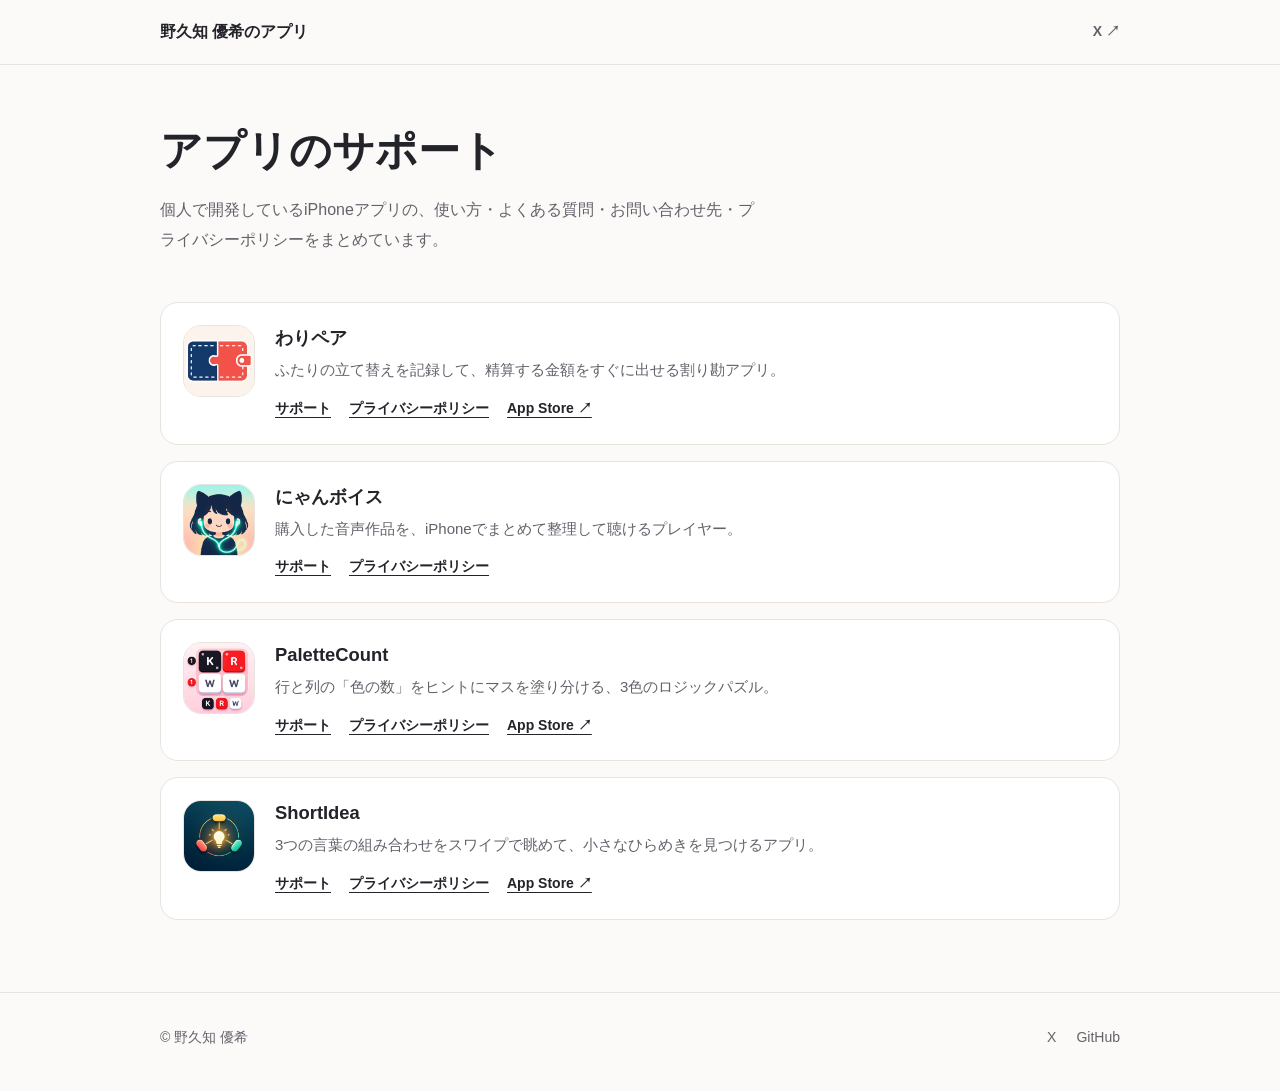
==== index.html @ 375a9d1a "アプリのサポートページとプライバシーポリシーを公開する わりペア・ShortIdea・PaletteCountのサポートページとプライバシーポリシー、アプリ一覧のトップページを、Notionから移して" ====
<!DOCTYPE html>
<html lang="ja">
  <head>
    <meta charset="UTF-8" />
    <meta name="viewport" content="width=device-width, initial-scale=1.0" />
    <title>野久知 優希のアプリ</title>
    <meta name="description" content="個人開発者 野久知 優希のiPhoneアプリのサポートページとプライバシーポリシーです。" />
    <link rel="stylesheet" href="assets/site.css" />
  </head>
  <body>
    <header class="site-header">
      <div class="container header-inner">
        <a class="brand" href="./"><span>野久知 優希のアプリ</span></a>
        <a class="header-link" href="https://x.com/coder_yuuki" target="_blank" rel="noopener noreferrer">X ↗</a>
      </div>
    </header>

    <main class="container">
      <section class="home-hero">
        <h1>アプリのサポート</h1>
        <p>個人で開発しているiPhoneアプリの、使い方・よくある質問・お問い合わせ先・プライバシーポリシーをまとめています。</p>
      </section>

      <div class="app-list">
        <article class="app-card">
          <img src="assets/img/waripair-icon.png" alt="" width="72" height="72" />
          <h2>わりペア</h2>
          <p>ふたりの立て替えを記録して、精算する金額をすぐに出せる割り勘アプリ。</p>
          <div class="links">
            <a href="waripair/">サポート</a>
            <a href="waripair/privacy.html">プライバシーポリシー</a>
            <a href="https://apps.apple.com/jp/app/id6757074358" target="_blank" rel="noopener noreferrer">App Store ↗</a>
          </div>
        </article>

        <article class="app-card">
          <img src="assets/img/nyanvoice-icon.webp" alt="" width="72" height="72" />
          <h2>にゃんボイス</h2>
          <p>購入した音声作品を、iPhoneでまとめて整理して聴けるプレイヤー。</p>
          <div class="links">
            <a href="https://nyanvoice.com/">サポート</a>
            <a href="https://nyanvoice.com/privacy.html">プライバシーポリシー</a>
          </div>
        </article>

        <article class="app-card">
          <img src="assets/img/palettecount-icon.png" alt="" width="72" height="72" />
          <h2>PaletteCount</h2>
          <p>行と列の「色の数」をヒントにマスを塗り分ける、3色のロジックパズル。</p>
          <div class="links">
            <a href="palettecount/">サポート</a>
            <a href="palettecount/privacy.html">プライバシーポリシー</a>
            <a href="https://apps.apple.com/jp/app/id6758455430" target="_blank" rel="noopener noreferrer">App Store ↗</a>
          </div>
        </article>

        <article class="app-card">
          <img src="assets/img/shortidea-icon.png" alt="" width="72" height="72" />
          <h2>ShortIdea</h2>
          <p>3つの言葉の組み合わせをスワイプで眺めて、小さなひらめきを見つけるアプリ。</p>
          <div class="links">
            <a href="shortidea/">サポート</a>
            <a href="shortidea/privacy.html">プライバシーポリシー</a>
            <a href="https://apps.apple.com/jp/app/id6763704230" target="_blank" rel="noopener noreferrer">App Store ↗</a>
          </div>
        </article>
      </div>
    </main>

    <footer class="site-footer">
      <div class="container footer-inner">
        <p>© 野久知 優希</p>
        <nav class="footer-links" aria-label="関連リンク">
          <a href="https://x.com/coder_yuuki" target="_blank" rel="noopener noreferrer">X</a>
          <a href="https://github.com/coder-yuuki" target="_blank" rel="noopener noreferrer">GitHub</a>
        </nav>
      </div>
    </footer>
  </body>
</html>
---- assets/site.css ----
/* 共通スタイル。アプリごとの色は body の data-app で切り替える */
:root {
  --bg: #fbfaf8;
  --surface: #ffffff;
  --ink: #23232a;
  --muted: #62626b;
  --line: #e7e4df;
  --soft: #f3f1ed;
  --accent: #33333b;
  --accent-ink: #ffffff;
  --accent-soft: #efeeec;
  --radius: 14px;
  --container: min(960px, calc(100% - 48px));
  color-scheme: light;
}
body[data-app="waripair"] { --accent: #c9405a; --accent-soft: #fdeff1; }
body[data-app="shortidea"] { --accent: #1f2d52; --accent-soft: #fbf3dc; --accent-mark: #d9a521; }
body[data-app="palettecount"] { --accent: #2160d8; --accent-soft: #eef3fe; --accent-mark: #f08a1c; }

@media (prefers-color-scheme: dark) {
  :root:not([data-theme="light"]) {
    --bg: #17171b;
    --surface: #202026;
    --ink: #ececf0;
    --muted: #a7a7b1;
    --line: #34343c;
    --soft: #26262d;
    --accent: #e4e4ea;
    --accent-ink: #17171b;
    --accent-soft: #2a2a31;
    color-scheme: dark;
  }
  :root:not([data-theme="light"]) body[data-app="waripair"] { --accent: #f07c90; --accent-ink: #2a0d13; --accent-soft: #3a2228; }
  :root:not([data-theme="light"]) body[data-app="shortidea"] { --accent: #f0c24e; --accent-ink: #1a1505; --accent-soft: #332c19; }
  :root:not([data-theme="light"]) body[data-app="palettecount"] { --accent: #7aa7ff; --accent-ink: #0a1630; --accent-soft: #1f2a42; }
}

* { box-sizing: border-box; }
html { scroll-behavior: smooth; -webkit-text-size-adjust: 100%; }
body {
  margin: 0;
  background: var(--bg);
  color: var(--ink);
  font-family: -apple-system, BlinkMacSystemFont, "Hiragino Sans", "Hiragino Kaku Gothic ProN", "Yu Gothic", Meiryo, sans-serif;
  font-size: 16px;
  line-height: 1.85;
  overflow-wrap: anywhere;
}
img { display: block; max-width: 100%; height: auto; }
a { color: inherit; text-underline-offset: 4px; }
a:focus-visible, summary:focus-visible, button:focus-visible { outline: 3px solid var(--accent); outline-offset: 4px; border-radius: 4px; }
h1, h2, h3, p, figure { margin: 0; }
h1, h2, h3 { line-height: 1.45; overflow-wrap: normal; word-break: auto-phrase; }
.container { width: var(--container); margin-inline: auto; }
[id] { scroll-margin-top: 88px; }
.sr-only { position: absolute; width: 1px; height: 1px; overflow: hidden; clip: rect(0 0 0 0); white-space: nowrap; }

/* ヘッダーとフッター */
.site-header { position: sticky; top: 0; z-index: 20; background: color-mix(in srgb, var(--bg) 92%, transparent); backdrop-filter: blur(10px); border-bottom: 1px solid var(--line); }
.header-inner { min-height: 64px; display: flex; align-items: center; justify-content: space-between; gap: 16px; }
.brand { display: inline-flex; align-items: center; gap: 10px; font-weight: 700; text-decoration: none; white-space: nowrap; }
.brand img { width: 32px; height: 32px; border-radius: 8px; }
.header-link { font-size: .875rem; font-weight: 600; color: var(--muted); text-decoration: none; white-space: nowrap; }
.header-link:hover { color: var(--ink); text-decoration: underline; }
.site-footer { margin-top: 72px; padding: 32px 0 40px; border-top: 1px solid var(--line); color: var(--muted); font-size: .875rem; }
.footer-inner { display: flex; flex-wrap: wrap; align-items: center; justify-content: space-between; gap: 12px 24px; }
.footer-links { display: flex; flex-wrap: wrap; gap: 8px 20px; }
.footer-links a { text-decoration: none; }
.footer-links a:hover { color: var(--ink); text-decoration: underline; }

/* ボタン */
.button { display: inline-flex; align-items: center; justify-content: center; gap: 8px; min-height: 48px; padding: 10px 20px; border-radius: 999px; font-size: .9375rem; font-weight: 700; text-decoration: none; border: 1.5px solid transparent; }
.button.primary { background: var(--accent); color: var(--accent-ink); }
.button.primary:hover { filter: brightness(1.08); }
.button.ghost { border-color: var(--line); background: var(--surface); }
.button.ghost:hover { border-color: var(--accent); }
.button-row { display: flex; flex-wrap: wrap; gap: 12px; }

/* アプリの見出し */
.app-hero { padding: 48px 0 32px; }
.app-hero-top { display: flex; gap: 20px; align-items: center; }
.app-icon { width: 88px; height: 88px; border-radius: 22px; box-shadow: 0 1px 0 var(--line), 0 6px 18px rgb(0 0 0 / .08); flex-shrink: 0; }
.app-hero .kicker { font-size: .8125rem; font-weight: 700; color: var(--accent); letter-spacing: .04em; }
.app-hero h1 { font-size: clamp(1.7rem, 4vw, 2.3rem); }
.app-hero .lead { margin-top: 20px; font-size: 1.0625rem; max-width: 640px; }
.app-hero .button-row { margin-top: 24px; }
.page-nav { display: flex; flex-wrap: wrap; gap: 8px; margin-top: 28px; padding: 0; list-style: none; }
.page-nav a { display: inline-block; padding: 6px 14px; border-radius: 999px; background: var(--accent-soft); font-size: .875rem; font-weight: 600; text-decoration: none; }
.page-nav a:hover { text-decoration: underline; }

/* 画面の画像 */
.gallery { display: flex; gap: 14px; overflow-x: auto; padding: 4px 0 14px; scroll-snap-type: x proximity; scrollbar-width: thin; }
.gallery img { flex: 0 0 auto; width: 168px; aspect-ratio: 480 / 1043; object-fit: cover; border-radius: 16px; border: 1px solid var(--line); scroll-snap-align: start; background: var(--soft); }
.gallery-note { font-size: .8125rem; color: var(--muted); }

/* 本文のセクション */
.section { padding-top: 48px; }
.section > h2, .section-title { font-size: clamp(1.3rem, 2.6vw, 1.6rem); margin-bottom: 18px; }
.section p + p { margin-top: 12px; }
.muted { color: var(--muted); }
.note { font-size: .875rem; color: var(--muted); margin-top: 12px; }
.card { background: var(--surface); border: 1px solid var(--line); border-radius: var(--radius); padding: 24px; }
.card + .card { margin-top: 16px; }
.card h3 { font-size: 1.0625rem; margin-bottom: 8px; }

.steps { list-style: none; margin: 0; padding: 0; counter-reset: step; display: grid; gap: 12px; }
.steps li { counter-increment: step; position: relative; padding: 18px 20px 18px 64px; background: var(--surface); border: 1px solid var(--line); border-radius: var(--radius); }
.steps li::before { content: counter(step); position: absolute; left: 18px; top: 18px; width: 30px; height: 30px; display: grid; place-items: center; border-radius: 50%; background: var(--accent); color: var(--accent-ink); font-weight: 700; font-size: .875rem; line-height: 1; }
.steps strong { display: block; }
.steps p { color: var(--muted); font-size: .9375rem; }

.feature-grid { display: grid; grid-template-columns: repeat(2, minmax(0, 1fr)); gap: 12px; }
.feature-grid .card { padding: 20px; }
.feature-grid .card + .card { margin-top: 0; }
.feature-grid p { color: var(--muted); font-size: .9375rem; }

.check-list { margin: 0; padding-left: 1.3em; }
.check-list li + li { margin-top: 6px; }

/* 料金の表 */
.plan-table { width: 100%; border-collapse: collapse; background: var(--surface); border: 1px solid var(--line); border-radius: var(--radius); overflow: hidden; font-size: .9375rem; }
.plan-table th, .plan-table td { padding: 14px 16px; border-bottom: 1px solid var(--line); text-align: left; vertical-align: top; }
.plan-table tr:last-child th, .plan-table tr:last-child td { border-bottom: 0; }
.plan-table thead th { background: var(--soft); font-size: .8125rem; color: var(--muted); }
.plan-table td.yes { color: var(--accent); font-weight: 700; }
.table-wrap { overflow-x: auto; }

/* よくある質問 */
.faq { border-top: 1px solid var(--line); }
.faq details { border-bottom: 1px solid var(--line); }
.faq summary { display: flex; justify-content: space-between; align-items: center; gap: 16px; padding: 18px 2px; font-weight: 650; cursor: pointer; list-style: none; }
.faq summary::-webkit-details-marker { display: none; }
.faq summary::after { content: ""; flex: 0 0 8px; height: 8px; margin-right: 6px; border-right: 2px solid var(--accent); border-bottom: 2px solid var(--accent); transform: rotate(45deg) translateY(-3px); transition: transform .15s; }
.faq details[open] summary::after { transform: rotate(225deg) translateY(-3px); }
.faq .answer { padding: 0 2px 20px; color: var(--muted); }
.faq .answer p + p { margin-top: 8px; }

/* お問い合わせ */
.contact-card { display: grid; grid-template-columns: minmax(0, 1fr) auto; gap: 20px 32px; align-items: center; background: var(--accent-soft); border-radius: var(--radius); padding: 28px; }
.contact-card ul { margin: 10px 0 0; padding-left: 1.2em; color: var(--muted); font-size: .9375rem; }

/* プライバシーポリシー */
.policy-hero { padding: 48px 0 8px; }
.policy-hero .app-line { display: flex; align-items: center; gap: 12px; font-weight: 700; text-decoration: none; }
.policy-hero .app-line img { width: 40px; height: 40px; border-radius: 10px; }
.policy-hero h1 { font-size: clamp(1.7rem, 4vw, 2.3rem); margin-top: 20px; }
.policy-hero .dates { margin-top: 10px; font-size: .875rem; color: var(--muted); }
.policy-summary { margin-top: 28px; }
.policy-summary h2 { font-size: 1.0625rem; margin-bottom: 10px; }
.policy-summary ul { margin: 0; padding-left: 1.3em; }
.policy-summary li + li { margin-top: 6px; }
.policy { max-width: 760px; }
.policy section { padding-top: 32px; margin-top: 32px; border-top: 1px solid var(--line); }
.policy h2 { font-size: 1.25rem; margin-bottom: 12px; }
.policy h3 { font-size: 1rem; margin: 20px 0 6px; }
.policy p, .policy li { color: var(--muted); }
.policy ul { margin: 8px 0 0; padding-left: 1.3em; }
.policy li + li { margin-top: 6px; }
.policy strong { color: var(--ink); }
.policy a { color: var(--accent); }

/* 開発者トップ */
.home-hero { padding: 56px 0 16px; }
.home-hero h1 { font-size: clamp(1.8rem, 4.5vw, 2.6rem); }
.home-hero p { margin-top: 14px; color: var(--muted); max-width: 600px; }
.app-list { display: grid; gap: 16px; margin-top: 32px; }
.app-card { display: grid; grid-template-columns: 72px minmax(0, 1fr); gap: 4px 20px; padding: 22px; background: var(--surface); border: 1px solid var(--line); border-radius: 18px; }
.app-card img { width: 72px; height: 72px; border-radius: 18px; grid-row: span 3; border: 1px solid var(--line); }
.app-card h2 { font-size: 1.15rem; }
.app-card p { color: var(--muted); font-size: .9375rem; }
.app-card .links { display: flex; flex-wrap: wrap; gap: 6px 18px; margin-top: 8px; font-size: .875rem; font-weight: 600; }
.app-card .links a { color: var(--ink); }
.app-card .links a:hover { color: var(--muted); }

@media (max-width: 680px) {
  :root { --container: calc(100% - 32px); }
  .app-hero { padding-top: 32px; }
  .app-hero-top { gap: 16px; }
  .app-icon { width: 68px; height: 68px; border-radius: 17px; }
  .gallery img { width: 140px; }
  .feature-grid { grid-template-columns: minmax(0, 1fr); }
  .contact-card { grid-template-columns: minmax(0, 1fr); padding: 22px; }
  .steps li { padding: 16px 16px 16px 58px; }
  .steps li::before { left: 16px; top: 16px; }
  .plan-table th, .plan-table td { padding: 12px; }
  .app-card { grid-template-columns: 56px minmax(0, 1fr); padding: 18px; gap: 4px 14px; }
  .app-card img { width: 56px; height: 56px; border-radius: 14px; }
  .button { width: 100%; }
  .brand span { font-size: .9375rem; }
}
@media (prefers-reduced-motion: reduce) { html { scroll-behavior: auto; } }
.spaced { margin-top: 16px; }
.policy-hero .intro { margin-top: 16px; }
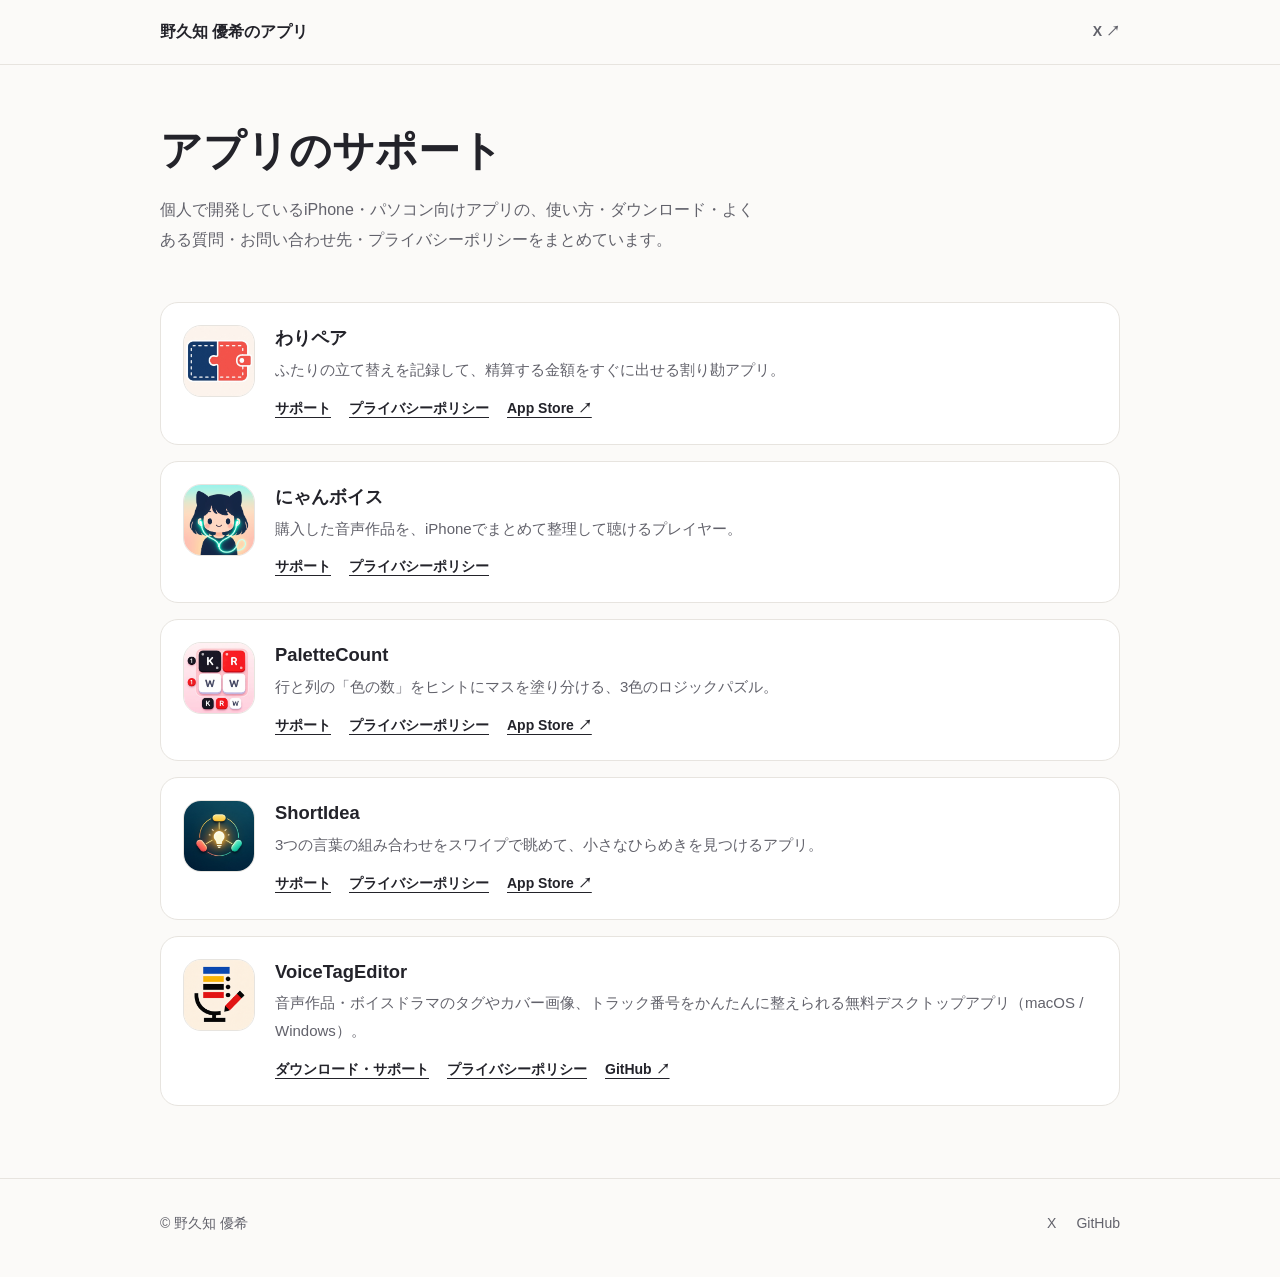
==== commit 78dd04b7: "VoiceTagEditorのダウンロード・サポートページとプライバシーポリシーを追加する" ====
--- a/index.html
+++ b/index.html
@@ -4,7 +4,7 @@
     <meta charset="UTF-8" />
     <meta name="viewport" content="width=device-width, initial-scale=1.0" />
     <title>野久知 優希のアプリ</title>
-    <meta name="description" content="個人開発者 野久知 優希のiPhoneアプリのサポートページとプライバシーポリシーです。" />
+    <meta name="description" content="個人開発者 野久知 優希のアプリのサポートページ、ダウンロード、プライバシーポリシーです。" />
     <link rel="stylesheet" href="assets/site.css" />
   </head>
   <body>
@@ -18,7 +18,7 @@
     <main class="container">
       <section class="home-hero">
         <h1>アプリのサポート</h1>
-        <p>個人で開発しているiPhoneアプリの、使い方・よくある質問・お問い合わせ先・プライバシーポリシーをまとめています。</p>
+        <p>個人で開発しているiPhone・パソコン向けアプリの、使い方・ダウンロード・よくある質問・お問い合わせ先・プライバシーポリシーをまとめています。</p>
       </section>
 
       <div class="app-list">
@@ -64,6 +64,17 @@
             <a href="https://apps.apple.com/jp/app/id6763704230" target="_blank" rel="noopener noreferrer">App Store ↗</a>
           </div>
         </article>
+
+        <article class="app-card">
+          <img src="assets/img/voicetageditor-icon.png" alt="" width="72" height="72" />
+          <h2>VoiceTagEditor</h2>
+          <p>音声作品・ボイスドラマのタグやカバー画像、トラック番号をかんたんに整えられる無料デスクトップアプリ（macOS / Windows）。</p>
+          <div class="links">
+            <a href="voicetageditor/">ダウンロード・サポート</a>
+            <a href="voicetageditor/privacy.html">プライバシーポリシー</a>
+            <a href="https://github.com/coder-yuuki/VoiceTagEditor" target="_blank" rel="noopener noreferrer">GitHub ↗</a>
+          </div>
+        </article>
       </div>
     </main>
 
--- a/assets/site.css
+++ b/assets/site.css
@@ -16,6 +16,7 @@
 body[data-app="waripair"] { --accent: #c9405a; --accent-soft: #fdeff1; }
 body[data-app="shortidea"] { --accent: #1f2d52; --accent-soft: #fbf3dc; --accent-mark: #d9a521; }
 body[data-app="palettecount"] { --accent: #2160d8; --accent-soft: #eef3fe; --accent-mark: #f08a1c; }
+body[data-app="voicetageditor"] { --accent: #c92a1d; --accent-soft: #fdf1ee; --accent-mark: #0b4fb5; }
 
 @media (prefers-color-scheme: dark) {
   :root:not([data-theme="light"]) {
@@ -33,6 +34,7 @@
   :root:not([data-theme="light"]) body[data-app="waripair"] { --accent: #f07c90; --accent-ink: #2a0d13; --accent-soft: #3a2228; }
   :root:not([data-theme="light"]) body[data-app="shortidea"] { --accent: #f0c24e; --accent-ink: #1a1505; --accent-soft: #332c19; }
   :root:not([data-theme="light"]) body[data-app="palettecount"] { --accent: #7aa7ff; --accent-ink: #0a1630; --accent-soft: #1f2a42; }
+  :root:not([data-theme="light"]) body[data-app="voicetageditor"] { --accent: #f57669; --accent-ink: #290c09; --accent-soft: #3a211f; }
 }
 
 * { box-sizing: border-box; }
@@ -191,3 +193,12 @@
 @media (prefers-reduced-motion: reduce) { html { scroll-behavior: auto; } }
 .spaced { margin-top: 16px; }
 .policy-hero .intro { margin-top: 16px; }
+
+/* デスクトップアプリ向けダウンロード補足とコード */
+.button.download { flex-direction: column; gap: 2px; line-height: 1.3; padding: 11px 24px; text-align: center; }
+.button-sub { font-size: .75rem; font-weight: 500; opacity: .85; }
+.download-meta { margin-top: 12px; display: flex; flex-wrap: wrap; align-items: center; gap: 4px 14px; font-size: .875rem; color: var(--muted); }
+.download-meta a { color: var(--ink); font-weight: 600; }
+.download-meta a:hover { color: var(--accent); }
+.code-inline { font-family: ui-monospace, SFMono-Regular, Menlo, Consolas, monospace; font-size: .875em; background: var(--soft); padding: 2px 6px; border-radius: 6px; }
+.code-block { margin: 10px 0 0; padding: 12px 14px; background: var(--soft); border: 1px solid var(--line); border-radius: 10px; font-family: ui-monospace, SFMono-Regular, Menlo, Consolas, monospace; font-size: .8125rem; overflow-x: auto; color: var(--ink); line-height: 1.6; }
